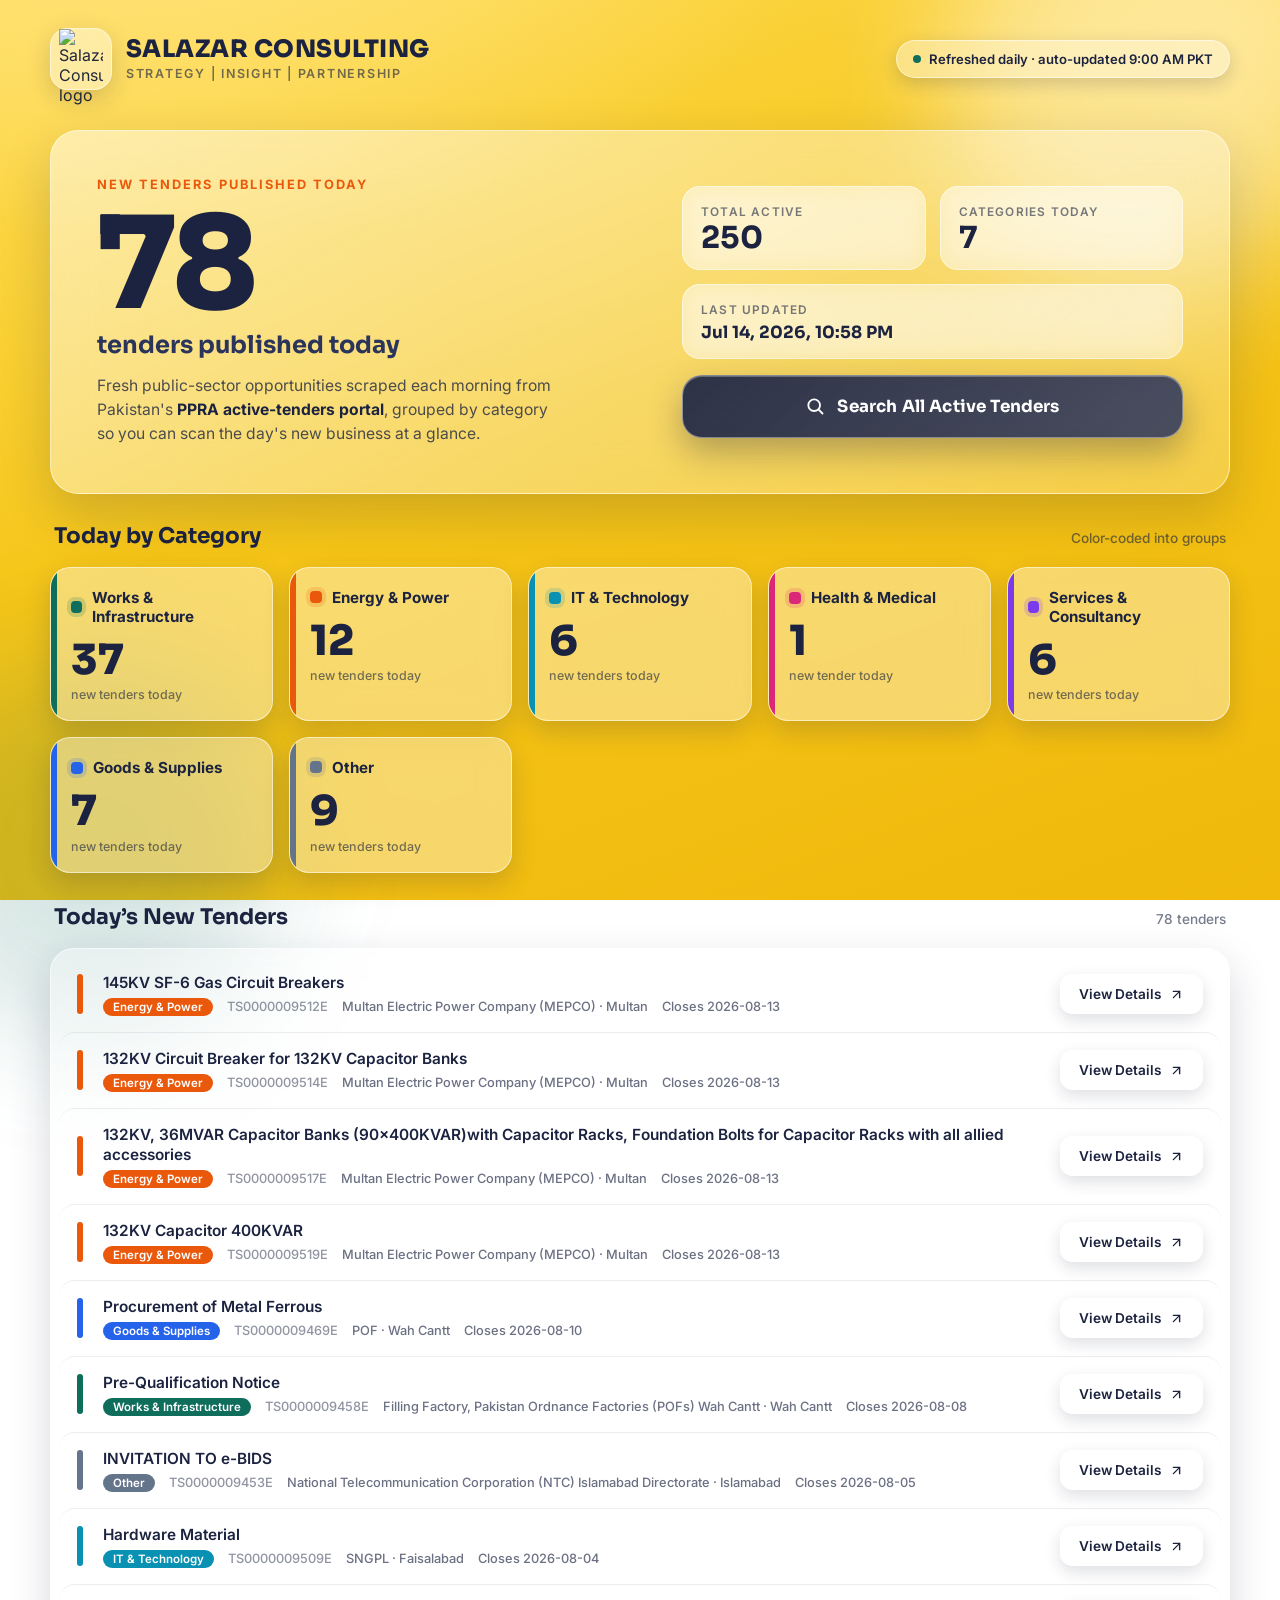
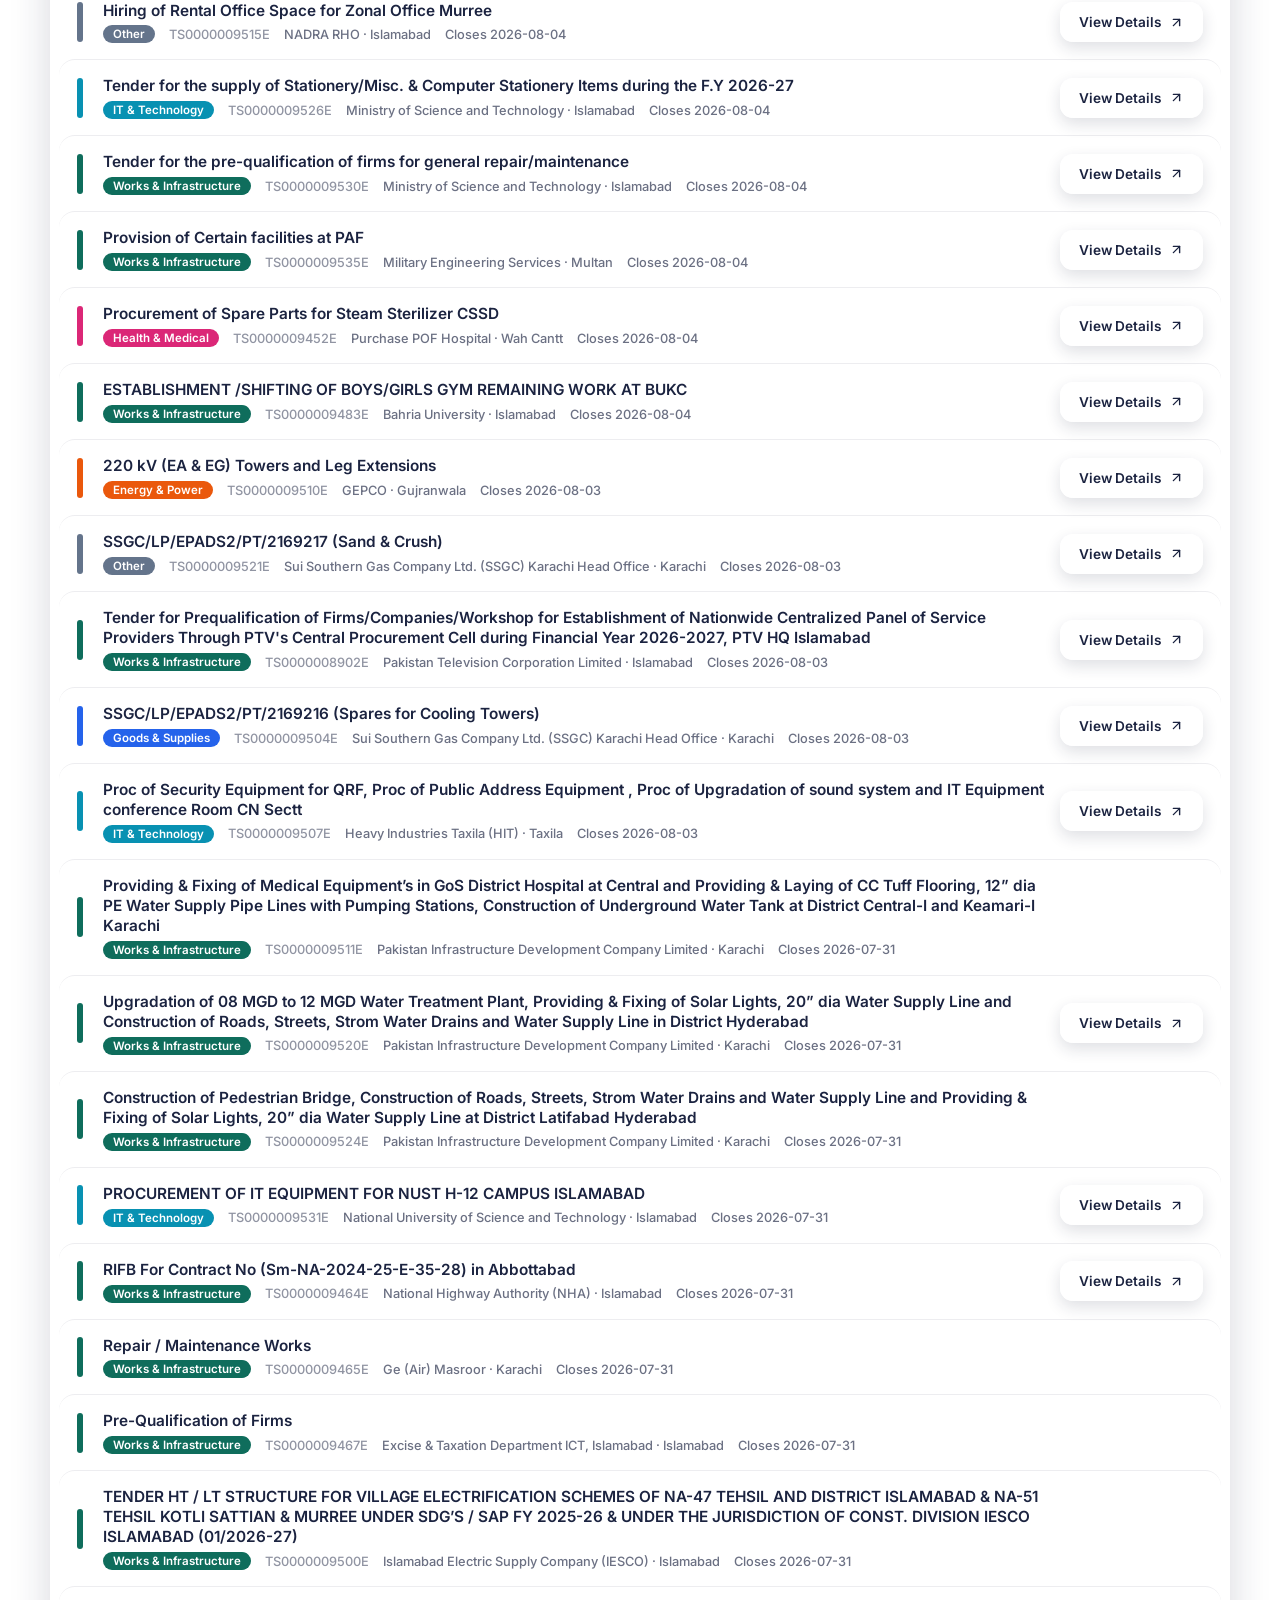
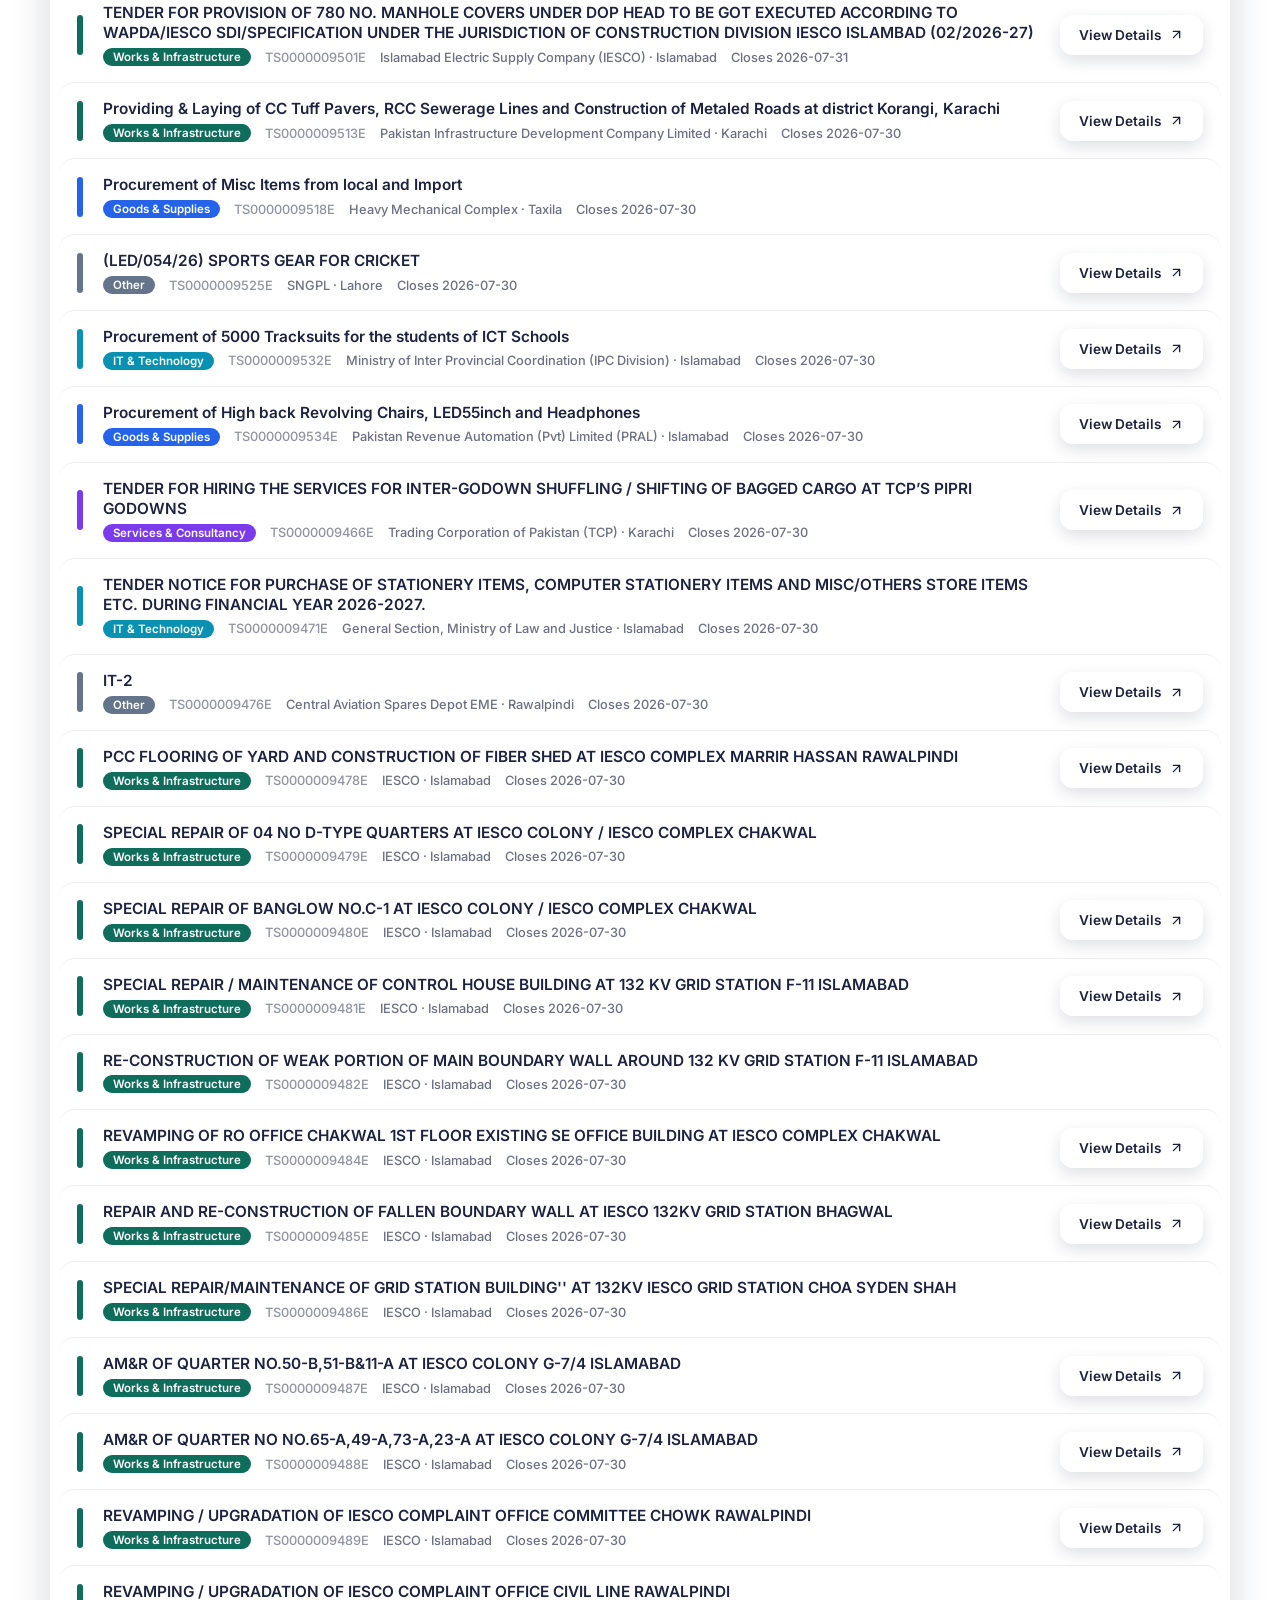
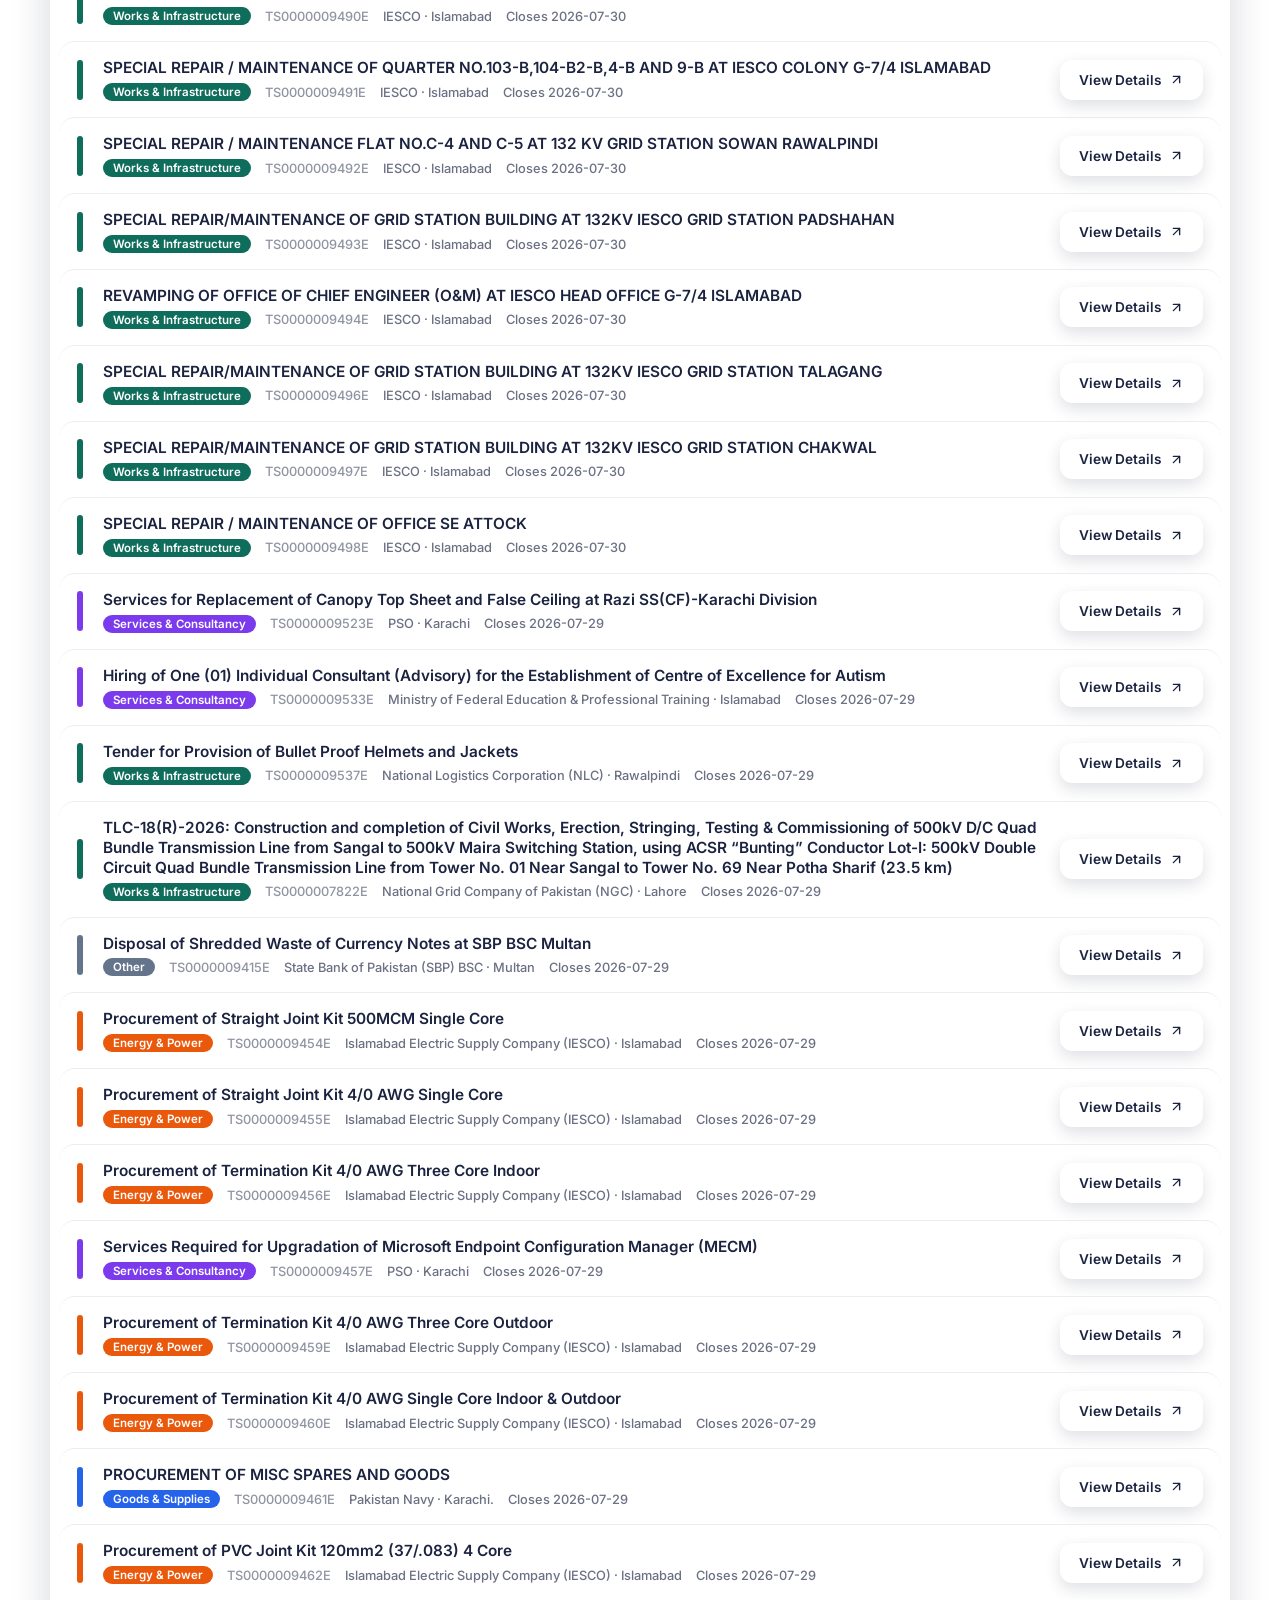
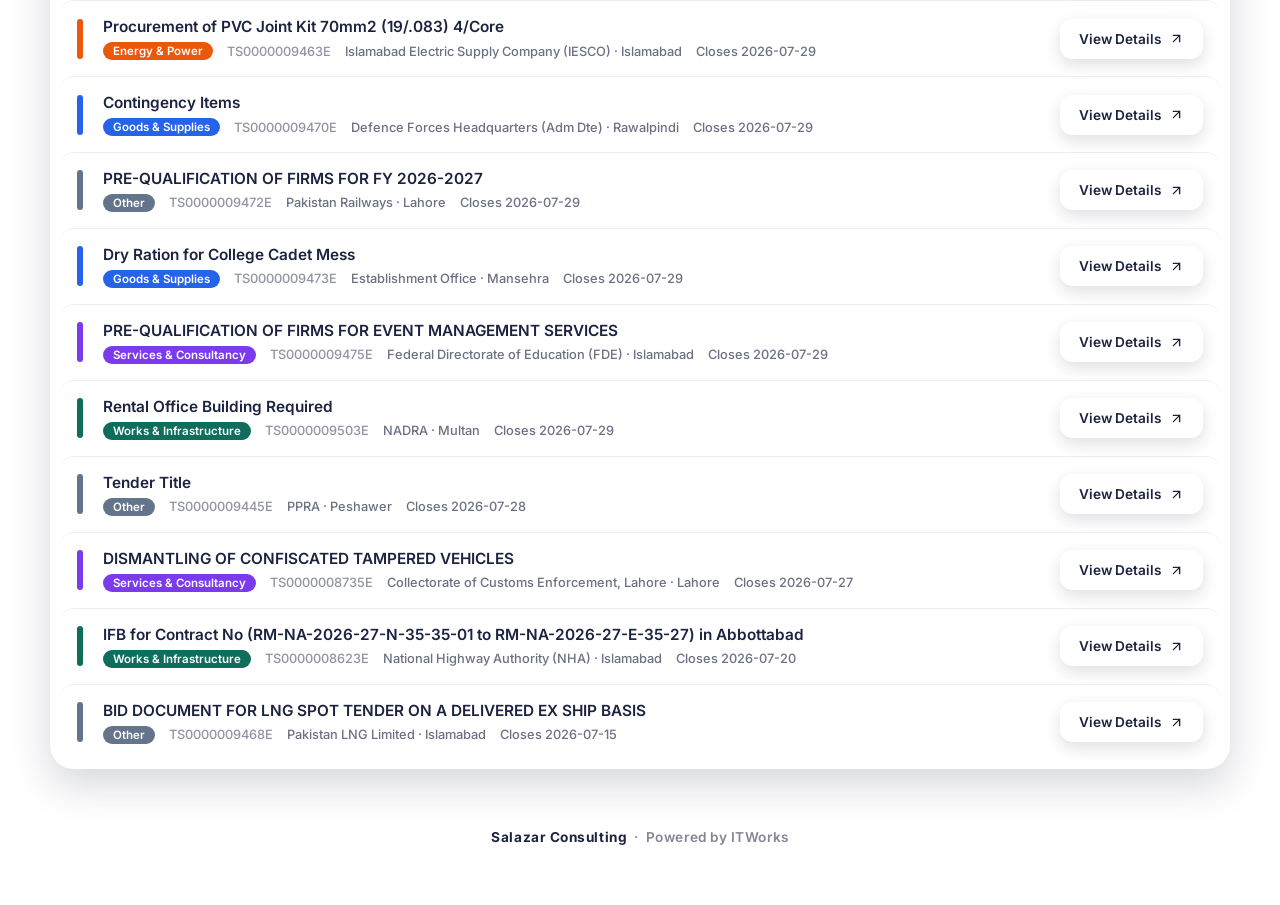
==== dashboard.html @ 8408d1f9 "Add files via upload" ====
<!DOCTYPE html>
<html lang="en">
<head>
<meta charset="UTF-8" />
<meta name="viewport" content="width=device-width, initial-scale=1.0" />
<title>Salazar Consulting | Daily Tender Dashboard</title>
<link rel="preconnect" href="https://fonts.googleapis.com" />
<link rel="preconnect" href="https://fonts.gstatic.com" crossorigin />
<link href="https://fonts.googleapis.com/css2?family=Sora:wght@400;500;600;700;800&family=Inter:wght@400;500;600;700&display=swap" rel="stylesheet" />
<style>
  :root {
    --navy: #1B2340;
    --navy-soft: #2b355c;
    --yellow: #F5C518;
    --yellow-deep: #E0A800;
    --yellow-light: #FFE27A;
    --ink: #20263c;
    --glass-bg: rgba(255, 255, 255, 0.35);
    --glass-border: rgba(255, 255, 255, 0.55);
    --glass-shadow: rgba(27, 35, 64, 0.18);

    /* category group colors */
    --c-infra: #0F6D5C;      /* green - infrastructure/works */
    --c-supply: #2563EB;     /* blue - goods/supplies */
    --c-services: #7C3AED;   /* purple - services/consultancy */
    --c-it: #0891B2;         /* cyan - IT/tech */
    --c-energy: #EA580C;     /* amber-orange - energy/power */
    --c-health: #DB2777;     /* pink - health/medical */
    --c-other: #64748B;      /* slate - other */
  }

  * { box-sizing: border-box; margin: 0; padding: 0; }

  html, body { min-height: 100%; }

  body {
    font-family: 'Inter', system-ui, -apple-system, sans-serif;
    color: var(--ink);
    background:
      radial-gradient(1200px 600px at 12% -10%, var(--yellow-light) 0%, rgba(255,226,122,0) 55%),
      radial-gradient(900px 500px at 100% 0%, #FFD64D 0%, rgba(255,214,77,0) 50%),
      linear-gradient(160deg, #FFDD57 0%, #F5C518 45%, #F0B90B 100%);
    background-attachment: fixed;
    min-height: 100vh;
    padding: 28px clamp(16px, 4vw, 48px) 60px;
    position: relative;
    overflow-x: hidden;
  }

  /* soft floating blobs for depth */
  body::before, body::after {
    content: "";
    position: fixed;
    border-radius: 50%;
    filter: blur(60px);
    z-index: 0;
    pointer-events: none;
  }
  body::before {
    width: 420px; height: 420px;
    background: rgba(255,255,255,0.45);
    top: -120px; right: -80px;
  }
  body::after {
    width: 380px; height: 380px;
    background: rgba(15,109,92,0.16);
    bottom: -140px; left: -100px;
  }

  .wrap { position: relative; z-index: 1; max-width: 1180px; margin: 0 auto; }

  /* ---------- Header ---------- */
  header.topbar {
    display: flex;
    align-items: center;
    justify-content: space-between;
    gap: 18px;
    margin-bottom: 40px;
    flex-wrap: wrap;
  }
  .brand { display: flex; align-items: center; gap: 14px; }
  .brand .logo-badge {
    width: 62px; height: 62px;
    display: grid; place-items: center;
    background: rgba(255,255,255,0.4);
    border: 1px solid var(--glass-border);
    border-radius: 18px;
    backdrop-filter: blur(14px);
    -webkit-backdrop-filter: blur(14px);
    box-shadow: 0 8px 24px var(--glass-shadow);
  }
  .brand .logo-badge img { width: 44px; height: auto; display: block; }
  .brand .titles h1 {
    font-family: 'Sora', sans-serif;
    font-weight: 800;
    font-size: clamp(1.05rem, 2.4vw, 1.5rem);
    letter-spacing: 0.02em;
    color: var(--navy);
    line-height: 1.05;
  }
  .brand .titles p {
    font-size: 0.78rem;
    font-weight: 600;
    letter-spacing: 0.14em;
    text-transform: uppercase;
    color: rgba(27,35,64,0.62);
    margin-top: 3px;
  }
  .refresh-chip {
    display: inline-flex; align-items: center; gap: 8px;
    padding: 10px 16px;
    font-size: 0.82rem; font-weight: 600;
    color: var(--navy);
    background: var(--glass-bg);
    border: 1px solid var(--glass-border);
    border-radius: 999px;
    backdrop-filter: blur(14px);
    -webkit-backdrop-filter: blur(14px);
    box-shadow: 0 6px 18px var(--glass-shadow);
  }
  .refresh-chip .dot {
    width: 8px; height: 8px; border-radius: 50%;
    background: var(--c-infra);
    box-shadow: 0 0 0 0 rgba(15,109,92,0.6);
    animation: pulse 2.4s infinite;
  }
  @keyframes pulse {
    0% { box-shadow: 0 0 0 0 rgba(15,109,92,0.5); }
    70% { box-shadow: 0 0 0 10px rgba(15,109,92,0); }
    100% { box-shadow: 0 0 0 0 rgba(15,109,92,0); }
  }

  /* ---------- Hero ---------- */
  .hero {
    background: linear-gradient(150deg, rgba(255,255,255,0.5), rgba(255,255,255,0.22));
    border: 1px solid var(--glass-border);
    border-radius: 28px;
    padding: clamp(26px, 4vw, 46px);
    backdrop-filter: blur(20px);
    -webkit-backdrop-filter: blur(20px);
    box-shadow: 0 20px 50px var(--glass-shadow);
    display: grid;
    grid-template-columns: 1.1fr 1fr;
    gap: 34px;
    align-items: center;
    margin-bottom: 28px;
  }
  @media (max-width: 820px) { .hero { grid-template-columns: 1fr; } }

  .hero-left .eyebrow {
    font-size: 0.8rem; font-weight: 700; letter-spacing: 0.16em;
    text-transform: uppercase; color: var(--c-energy);
    margin-bottom: 14px;
  }
  .hero-count {
    font-family: 'Sora', sans-serif;
    font-weight: 800;
    font-size: clamp(4.4rem, 14vw, 8rem);
    line-height: 0.92;
    color: var(--navy);
    letter-spacing: -0.03em;
  }
  .hero-count .unit {
    display: block;
    font-size: clamp(1.1rem, 2.6vw, 1.5rem);
    font-weight: 700;
    letter-spacing: 0;
    color: var(--navy-soft);
    margin-top: 10px;
  }
  .hero-sub {
    margin-top: 18px;
    font-size: 0.98rem;
    line-height: 1.55;
    color: rgba(27,35,64,0.78);
    max-width: 46ch;
  }
  .hero-sub strong { color: var(--navy); font-weight: 700; }

  .hero-right {
    display: flex; flex-direction: column; gap: 16px;
  }
  .mini-stats { display: grid; grid-template-columns: 1fr 1fr; gap: 14px; }
  .mini-card {
    background: rgba(255,255,255,0.4);
    border: 1px solid var(--glass-border);
    border-radius: 18px;
    padding: 18px 18px 16px;
    backdrop-filter: blur(12px);
    -webkit-backdrop-filter: blur(12px);
  }
  .mini-card .label {
    font-size: 0.74rem; font-weight: 600; text-transform: uppercase;
    letter-spacing: 0.1em; color: rgba(27,35,64,0.6);
  }
  .mini-card .value {
    font-family: 'Sora', sans-serif; font-weight: 700;
    font-size: 1.9rem; color: var(--navy); margin-top: 4px; line-height: 1;
  }
  .mini-card .value.small { font-size: 1.05rem; margin-top: 8px; }

  /* ---------- Glass CTA button ---------- */
  .cta {
    appearance: none; cursor: pointer;
    display: inline-flex; align-items: center; justify-content: center; gap: 12px;
    width: 100%;
    padding: 20px 26px;
    font-family: 'Sora', sans-serif;
    font-size: 1.05rem; font-weight: 700; letter-spacing: 0.01em;
    color: #fff;
    text-decoration: none;
    background: linear-gradient(135deg, rgba(27,35,64,0.92), rgba(43,53,92,0.85));
    border: 1px solid rgba(255,255,255,0.4);
    border-radius: 20px;
    backdrop-filter: blur(10px);
    -webkit-backdrop-filter: blur(10px);
    box-shadow: 0 14px 34px rgba(27,35,64,0.32), inset 0 1px 0 rgba(255,255,255,0.28);
    transition: transform 0.18s ease, box-shadow 0.18s ease, background 0.18s ease;
  }
  .cta:hover {
    transform: translateY(-3px);
    box-shadow: 0 20px 44px rgba(27,35,64,0.4), inset 0 1px 0 rgba(255,255,255,0.32);
  }
  .cta:active { transform: translateY(-1px); }
  .cta svg { width: 20px; height: 20px; }

  /* ---------- Section heading ---------- */
  .section-head {
    display: flex; align-items: baseline; justify-content: space-between;
    margin: 6px 4px 18px;
    flex-wrap: wrap; gap: 8px;
  }
  .section-head h2 {
    font-family: 'Sora', sans-serif; font-weight: 700;
    font-size: 1.35rem; color: var(--navy);
  }
  .section-head .hint { font-size: 0.85rem; color: rgba(27,35,64,0.6); font-weight: 500; }

  /* ---------- Category cards ---------- */
  .cat-grid {
    display: grid;
    grid-template-columns: repeat(auto-fill, minmax(200px, 1fr));
    gap: 16px;
    margin-bottom: 30px;
  }
  .cat-card {
    position: relative;
    background: rgba(255,255,255,0.38);
    border: 1px solid var(--glass-border);
    border-radius: 20px;
    padding: 20px 20px 18px;
    backdrop-filter: blur(14px);
    -webkit-backdrop-filter: blur(14px);
    box-shadow: 0 10px 26px var(--glass-shadow);
    overflow: hidden;
    transition: transform 0.16s ease, box-shadow 0.16s ease;
  }
  .cat-card:hover { transform: translateY(-3px); box-shadow: 0 16px 34px var(--glass-shadow); }
  .cat-card::before {
    content: ""; position: absolute; left: 0; top: 0; bottom: 0; width: 6px;
    background: var(--accent);
  }
  .cat-card .cat-top { display: flex; align-items: center; gap: 10px; margin-bottom: 14px; }
  .cat-card .swatch {
    width: 12px; height: 12px; border-radius: 4px; background: var(--accent);
    box-shadow: 0 0 0 4px color-mix(in srgb, var(--accent) 18%, transparent);
  }
  .cat-card .cat-name {
    font-weight: 700; font-size: 0.95rem; color: var(--navy);
  }
  .cat-card .cat-count {
    font-family: 'Sora', sans-serif; font-weight: 800;
    font-size: 2.6rem; line-height: 1; color: var(--navy);
  }
  .cat-card .cat-meta {
    font-size: 0.78rem; color: rgba(27,35,64,0.6); margin-top: 6px; font-weight: 500;
  }

  /* ---------- Today's list ---------- */
  .today-panel {
    background: rgba(255,255,255,0.34);
    border: 1px solid var(--glass-border);
    border-radius: 24px;
    padding: 8px;
    backdrop-filter: blur(16px);
    -webkit-backdrop-filter: blur(16px);
    box-shadow: 0 16px 40px var(--glass-shadow);
    margin-bottom: 34px;
  }
  .today-row {
    display: grid;
    grid-template-columns: 10px 1fr auto;
    gap: 16px;
    align-items: center;
    padding: 16px 18px;
    border-radius: 16px;
    transition: background 0.14s ease;
  }
  .today-row + .today-row { border-top: 1px solid rgba(27,35,64,0.08); }
  .today-row:hover { background: rgba(255,255,255,0.4); }
  .today-row .bar { width: 6px; height: 40px; border-radius: 4px; background: var(--accent); }
  .today-info .t-title {
    font-weight: 600; color: var(--navy); font-size: 0.96rem;
    line-height: 1.3; margin-bottom: 5px;
  }
  .today-info .t-meta {
    font-size: 0.8rem; color: rgba(27,35,64,0.65);
    display: flex; flex-wrap: wrap; gap: 6px 14px;
  }
  .today-info .t-meta .tag {
    display: inline-flex; align-items: center; gap: 6px; font-weight: 500;
  }
  .today-info .t-meta .cat-pill {
    padding: 2px 10px; border-radius: 999px; font-size: 0.72rem; font-weight: 600;
    color: #fff; background: var(--accent);
  }
  .today-info .t-no { font-family: 'Inter', monospace; opacity: 0.75; }

  .view-btn {
    appearance: none; cursor: pointer; white-space: nowrap;
    display: inline-flex; align-items: center; gap: 8px;
    padding: 11px 18px;
    font-size: 0.85rem; font-weight: 600; font-family: 'Inter', sans-serif;
    color: var(--navy); text-decoration: none;
    background: rgba(255,255,255,0.5);
    border: 1px solid rgba(255,255,255,0.7);
    border-radius: 13px;
    backdrop-filter: blur(8px);
    -webkit-backdrop-filter: blur(8px);
    box-shadow: 0 6px 16px rgba(27,35,64,0.14), inset 0 1px 0 rgba(255,255,255,0.6);
    transition: transform 0.15s ease, box-shadow 0.15s ease, background 0.15s ease;
  }
  .view-btn:hover {
    transform: translateY(-2px);
    background: rgba(255,255,255,0.68);
    box-shadow: 0 10px 22px rgba(27,35,64,0.2), inset 0 1px 0 rgba(255,255,255,0.7);
  }
  .view-btn svg { width: 15px; height: 15px; }

  .empty-state {
    text-align: center; padding: 48px 20px; color: rgba(27,35,64,0.7);
  }
  .empty-state .big { font-family: 'Sora', sans-serif; font-weight: 700; font-size: 1.3rem; color: var(--navy); margin-bottom: 6px; }

  footer.site-footer {
    text-align: center;
    padding-top: 26px;
    font-size: 0.85rem; font-weight: 600; letter-spacing: 0.04em;
    color: rgba(27,35,64,0.55);
  }
  footer.site-footer .brand-line { color: var(--navy); font-weight: 700; }
</style>
</head>
<body>
<div class="wrap">

  <header class="topbar">
    <div class="brand">
      <div class="logo-badge">
        <img src="assets/sc-mark.png" alt="Salazar Consulting logo" />
      </div>
      <div class="titles">
        <h1>SALAZAR CONSULTING</h1>
        <p>Strategy&nbsp;|&nbsp;Insight&nbsp;|&nbsp;Partnership</p>
      </div>
    </div>
    <div class="refresh-chip">
      <span class="dot"></span>
      <span id="refreshText">Refreshed daily &middot; loading&hellip;</span>
    </div>
  </header>

  <section class="hero">
    <div class="hero-left">
      <div class="eyebrow">New Tenders Published Today</div>
      <div class="hero-count">
        <span id="todayCount">0</span>
        <span class="unit" id="unitText">tenders published today</span>
      </div>
      <p class="hero-sub">
        Fresh public-sector opportunities scraped each morning from Pakistan's
        <strong>PPRA active-tenders portal</strong>, grouped by category so you
        can scan the day's new business at a glance.
      </p>
    </div>
    <div class="hero-right">
      <div class="mini-stats">
        <div class="mini-card">
          <div class="label">Total Active</div>
          <div class="value" id="totalActive">0</div>
        </div>
        <div class="mini-card">
          <div class="label">Categories Today</div>
          <div class="value" id="catCount">0</div>
        </div>
        <div class="mini-card" style="grid-column: 1 / -1;">
          <div class="label">Last Updated</div>
          <div class="value small" id="lastUpdated">&mdash;</div>
        </div>
      </div>
      <a class="cta" id="searchAllBtn" href="index.html">
        <svg viewBox="0 0 24 24" fill="none" stroke="currentColor" stroke-width="2.2" stroke-linecap="round" stroke-linejoin="round"><circle cx="11" cy="11" r="7"></circle><path d="m21 21-4.3-4.3"></path></svg>
        Search All Active Tenders
      </a>
    </div>
  </section>

  <div class="section-head">
    <h2>Today by Category</h2>
    <span class="hint">Color-coded into groups</span>
  </div>
  <div class="cat-grid" id="catGrid"></div>

  <div class="section-head">
    <h2>Today&rsquo;s New Tenders</h2>
    <span class="hint" id="todayListHint"></span>
  </div>
  <div class="today-panel" id="todayPanel"></div>

  <footer class="site-footer">
    <span class="brand-line">Salazar Consulting</span> &nbsp;&middot;&nbsp; Powered by ITWorks
  </footer>
</div>

<script>
  // Base URL for the live listing (the button + view-details deep links point here)
  const LIVE_LISTING_URL = 'index.html';
  // PPRA public search — deep-link a single tender by its number
  const PPRA_SEARCH_URL = 'https://epms.ppra.gov.pk/public/tenders/active-tenders';

  // ---- Category -> color group mapping ----
  const GROUPS = [
    { key: 'infra',    label: 'Works & Infrastructure', color: 'var(--c-infra)',    match: ['civil','construction','works','building','road','infrastructure','repair','maintenance','renovation'] },
    { key: 'energy',   label: 'Energy & Power',         color: 'var(--c-energy)',   match: ['electric','power','energy','transformer','circuit','capacitor','solar','grid','kv','generator'] },
    { key: 'it',       label: 'IT & Technology',        color: 'var(--c-it)',       match: ['it ','software','hardware','computer','network','ict','digital','system','license','laptop'] },
    { key: 'health',   label: 'Health & Medical',       color: 'var(--c-health)',   match: ['medic','health','hospital','drug','pharma','surgical','vaccine','medicine','clinical'] },
    { key: 'services', label: 'Services & Consultancy', color: 'var(--c-services)', match: ['service','consult','audit','training','security guard','insurance','advertis','printing'] },
    { key: 'supply',   label: 'Goods & Supplies',       color: 'var(--c-supply)',   match: ['supply','goods','equipment','furniture','vehicle','stationery','procure','item','machinery','spare'] },
    { key: 'other',    label: 'Other',                  color: 'var(--c-other)',    match: [] },
  ];
  const COLOR_VAR = Object.fromEntries(GROUPS.map(g => [g.key, g.color]));

  function classify(t) {
    const hay = ((t.category || '') + ' ' + (t.title || '')).toLowerCase();
    for (const g of GROUPS) {
      if (g.key === 'other') continue;
      if (g.match.some(m => hay.includes(m))) return g;
    }
    return GROUPS[GROUPS.length - 1];
  }

  function esc(s) {
    return String(s || '').replace(/[&<>"']/g, c => ({'&':'&amp;','<':'&lt;','>':'&gt;','"':'&quot;',"'":'&#39;'}[c]));
  }

  function detailUrl(t) {
    // Deep-link into the PPRA active-tenders listing pre-filtered by this tender number.
    const q = encodeURIComponent(t.tenderNo || t.reference || t.title || '');
    return PPRA_SEARCH_URL + '?keyword=' + q;
  }

  async function load() {
    let data;
    try {
      const res = await fetch('data/tenders.json', { cache: 'no-store' });
      data = await res.json();
    } catch (e) {
      document.getElementById('refreshText').textContent = 'Could not load data';
      document.getElementById('todayPanel').innerHTML =
        '<div class="empty-state"><div class="big">Data unavailable</div>Could not load data/tenders.json.</div>';
      return;
    }

    const all = data.tenders || [];
    const genDate = data.generatedAt ? new Date(data.generatedAt) : new Date();

    document.getElementById('totalActive').textContent = all.length.toLocaleString();
    document.getElementById('lastUpdated').textContent = genDate.toLocaleString(undefined, {
      dateStyle: 'medium', timeStyle: 'short'
    });
    document.getElementById('refreshText').textContent = 'Refreshed daily \u00b7 auto-updated 9:00 AM PKT';

    // "Today" = tenders advertised on the generation date (the day's fresh batch).
    const genDay = genDate.toISOString().slice(0, 10);
    let todays = all.filter(t => (t.advertisedDate || '') === genDay);
    // Fallback: if the data hasn't been regenerated today, use the most recent advertise date present.
    if (todays.length === 0 && all.length) {
      const latest = all.map(t => t.advertisedDate).filter(Boolean).sort().pop();
      todays = all.filter(t => t.advertisedDate === latest);
    }

    const count = todays.length;
    document.getElementById('todayCount').textContent = count;
    document.getElementById('unitText').textContent =
      (count === 1 ? 'tender published today' : 'tenders published today');

    // group
    const groups = {};
    todays.forEach(t => {
      const g = classify(t);
      (groups[g.key] = groups[g.key] || { label: g.label, key: g.key, items: [] }).items.push(t);
    });
    const orderedKeys = GROUPS.map(g => g.key).filter(k => groups[k]);
    document.getElementById('catCount').textContent = orderedKeys.length;

    // category cards
    const grid = document.getElementById('catGrid');
    if (!orderedKeys.length) {
      grid.innerHTML = '<div class="empty-state" style="grid-column:1/-1"><div class="big">No new tenders today</div>Check back after the next daily refresh.</div>';
    } else {
      grid.innerHTML = orderedKeys.map(k => {
        const g = groups[k];
        const n = g.items.length;
        return `
          <div class="cat-card" style="--accent:${COLOR_VAR[k]}">
            <div class="cat-top"><span class="swatch"></span><span class="cat-name">${esc(g.label)}</span></div>
            <div class="cat-count">${n}</div>
            <div class="cat-meta">${n === 1 ? 'new tender' : 'new tenders'} today</div>
          </div>`;
      }).join('');
    }

    // today's list
    const panel = document.getElementById('todayPanel');
    document.getElementById('todayListHint').textContent =
      count ? count + (count === 1 ? ' tender' : ' tenders') : '';

    if (!todays.length) {
      panel.innerHTML = '<div class="empty-state"><div class="big">Nothing new right now</div>The next batch lands with tomorrow\u2019s 9:00 AM refresh.</div>';
      return;
    }

    panel.innerHTML = todays.map(t => {
      const g = classify(t);
      const org = [t.organization, t.city].filter(Boolean).join(' \u00b7 ');
      return `
        <div class="today-row" style="--accent:${g.color}">
          <span class="bar"></span>
          <div class="today-info">
            <div class="t-title">${esc(t.title || 'Untitled tender')}</div>
            <div class="t-meta">
              <span class="tag"><span class="cat-pill">${esc(g.label)}</span></span>
              ${t.tenderNo ? `<span class="tag t-no">${esc(t.tenderNo)}</span>` : ''}
              ${org ? `<span class="tag">${esc(org)}</span>` : ''}
              ${t.closingDate ? `<span class="tag">Closes ${esc(t.closingDate)}</span>` : ''}
            </div>
          </div>
          <a class="view-btn" href="${detailUrl(t)}" target="_blank" rel="noopener noreferrer">
            View Details
            <svg viewBox="0 0 24 24" fill="none" stroke="currentColor" stroke-width="2.2" stroke-linecap="round" stroke-linejoin="round"><path d="M7 17 17 7"></path><path d="M7 7h10v10"></path></svg>
          </a>
        </div>`;
    }).join('');
  }

  load();
</script>
</body>
</html>
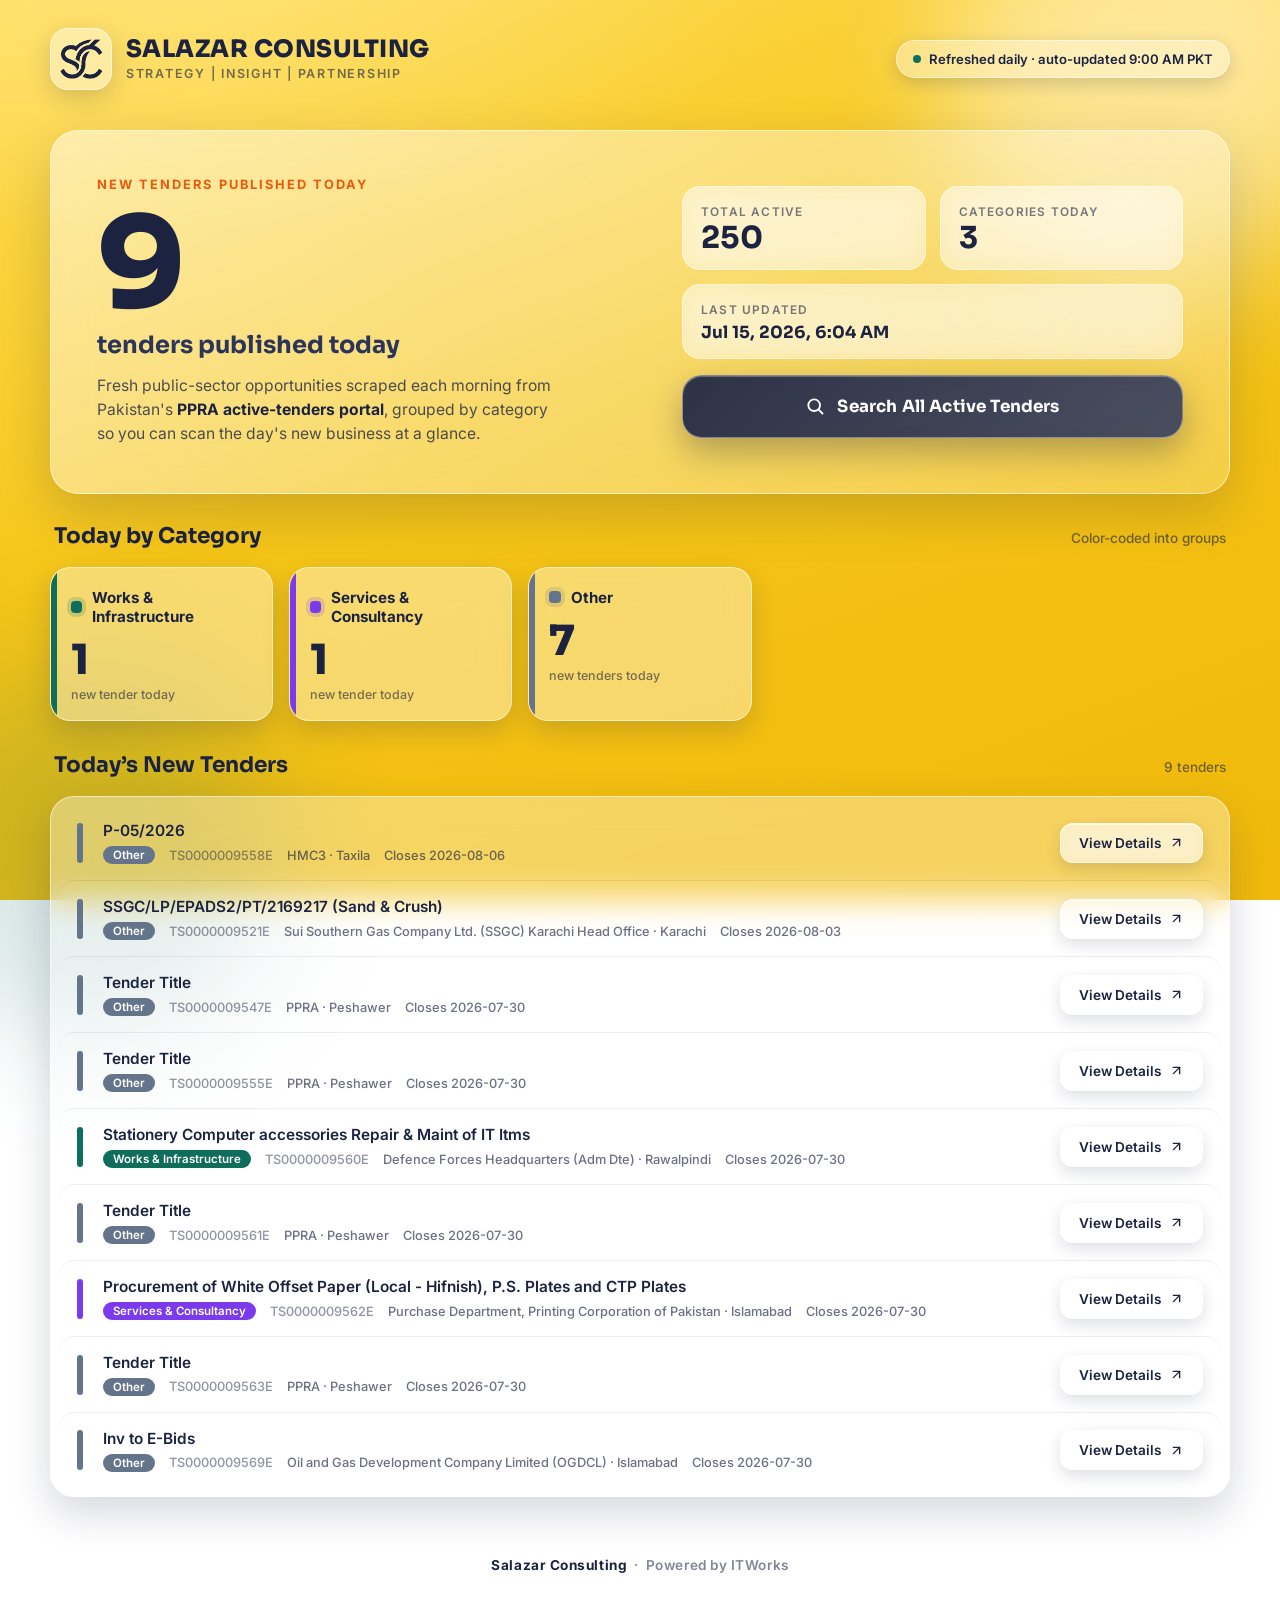
==== commit 75be7102: "Enhance dashboard.html with SEO meta tags Added meta tags for SEO and social media sharing." ====
--- a/dashboard.html
+++ b/dashboard.html
@@ -4,6 +4,16 @@
 <meta charset="UTF-8" />
 <meta name="viewport" content="width=device-width, initial-scale=1.0" />
 <title>Salazar Consulting | Daily Tender Dashboard</title>
+  <meta name="description" content="Live daily dashboard tracking new tenders published on Pakistan's PPRA portal, grouped and color-coded by category, with one-click access to search all active tenders." />
+  <meta property="og:type" content="website" />
+  <meta property="og:title" content="Salazar Consulting | Daily Tender Dashboard" />
+  <meta property="og:description" content="Live daily dashboard tracking new tenders published on Pakistan's PPRA portal, grouped and color-coded by category, with one-click access to search all active tenders." />
+  <meta property="og:image" content="https://kahmed3085.github.io/Salazar-Consulting/assets/sc-mark.png" />
+  <meta property="og:url" content="https://kahmed3085.github.io/Salazar-Consulting/dashboard.html" />
+  <meta name="twitter:card" content="summary_large_image" />
+  <meta name="twitter:title" content="Salazar Consulting | Daily Tender Dashboard" />
+  <meta name="twitter:description" content="Live daily dashboard tracking new tenders published on Pakistan's PPRA portal, grouped and color-coded by category, with one-click access to search all active tenders." />
+  <meta name="twitter:image" content="https://kahmed3085.github.io/Salazar-Consulting/assets/sc-mark.png" />
 <link rel="preconnect" href="https://fonts.googleapis.com" />
 <link rel="preconnect" href="https://fonts.gstatic.com" crossorigin />
 <link href="https://fonts.googleapis.com/css2?family=Sora:wght@400;500;600;700;800&family=Inter:wght@400;500;600;700&display=swap" rel="stylesheet" />
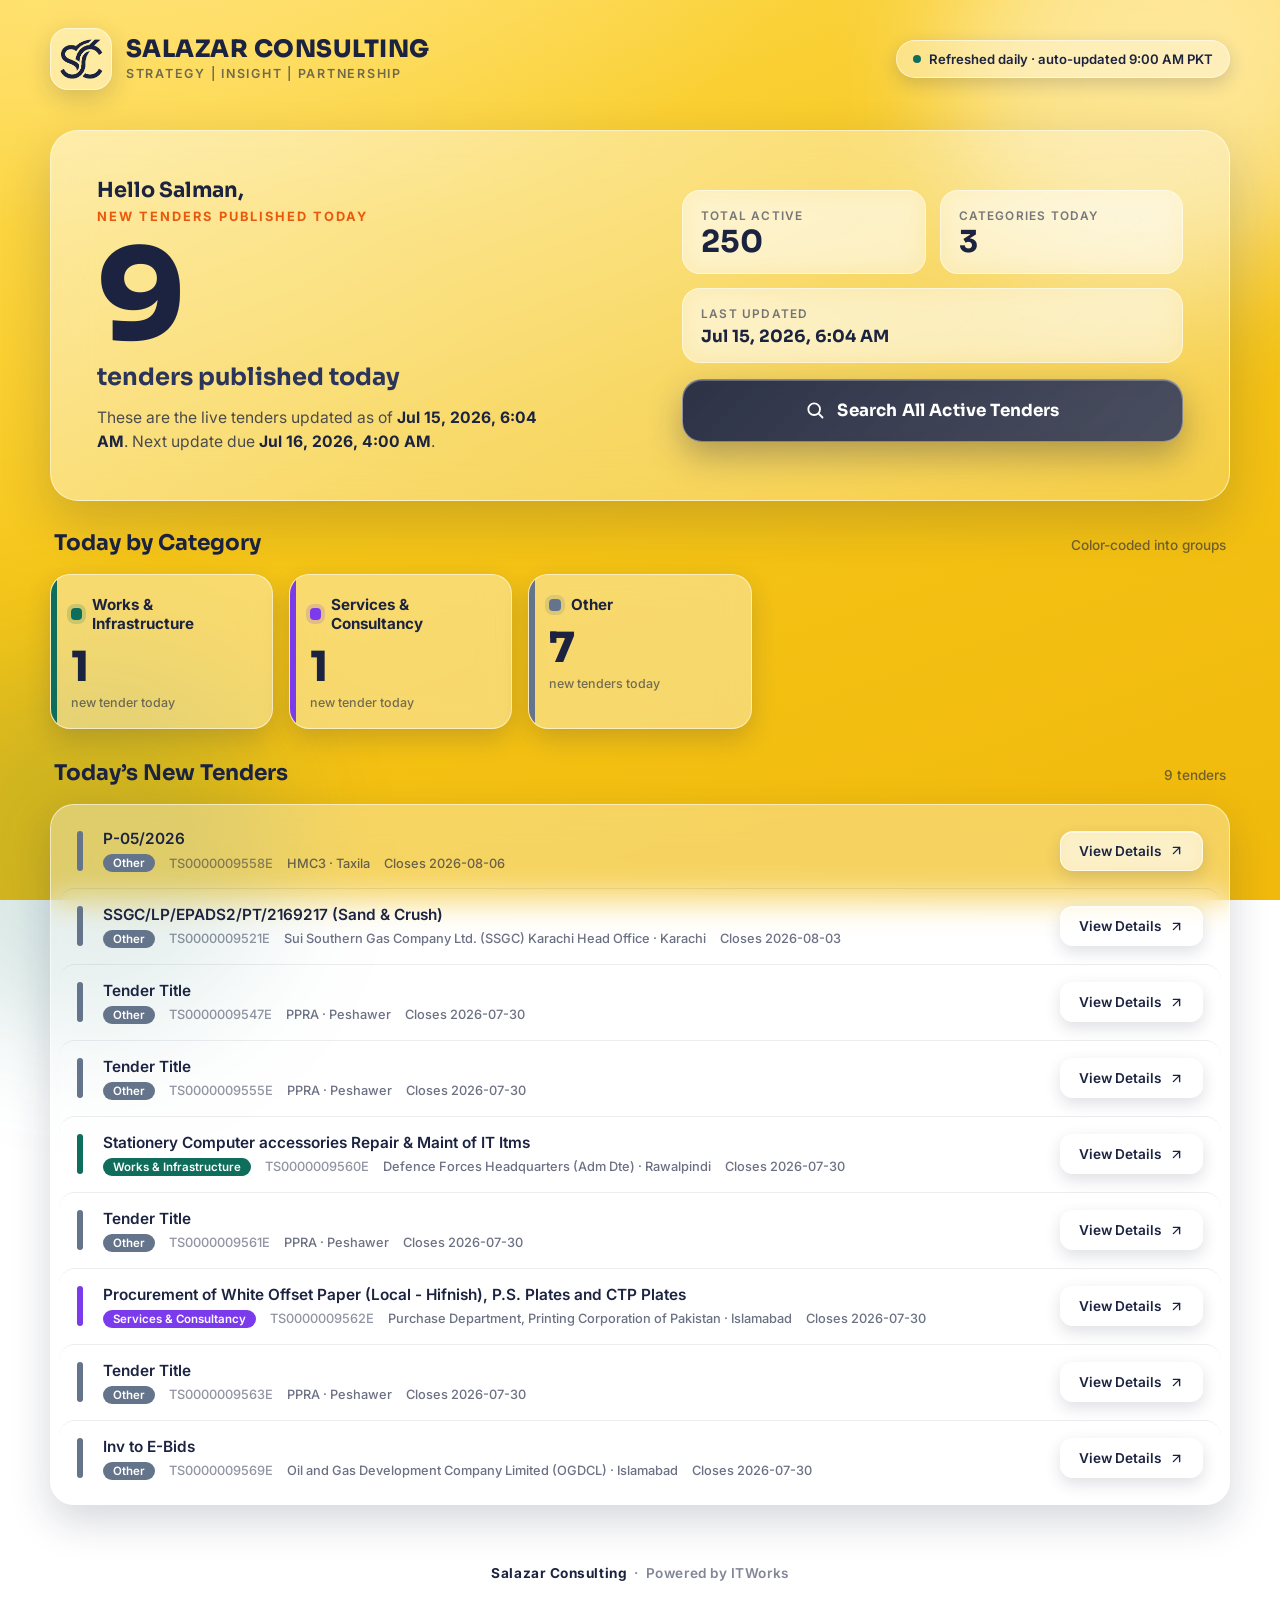
==== commit 59d7321f: "Enhance dashboard with greeting and live updates Added a greeting message and updated the hero-sub t" ====
--- a/dashboard.html
+++ b/dashboard.html
@@ -186,6 +186,7 @@
     max-width: 46ch;
   }
   .hero-sub strong { color: var(--navy); font-weight: 700; }
+  .greeting { font-family: 'Sora', sans-serif; font-weight: 700; font-size: 1.3rem; color: var(--navy); margin-bottom: 6px; }
 
   .hero-right {
     display: flex; flex-direction: column; gap: 16px;
@@ -382,16 +383,13 @@
 
   <section class="hero">
     <div class="hero-left">
+      <p class="greeting">Hello Salman,</p>
       <div class="eyebrow">New Tenders Published Today</div>
       <div class="hero-count">
         <span id="todayCount">0</span>
         <span class="unit" id="unitText">tenders published today</span>
       </div>
-      <p class="hero-sub">
-        Fresh public-sector opportunities scraped each morning from Pakistan's
-        <strong>PPRA active-tenders portal</strong>, grouped by category so you
-        can scan the day's new business at a glance.
-      </p>
+<p class="hero-sub">These are the live tenders updated as of <strong id="asOfTime">—</strong>. Next update due <strong id="nextUpdateTime">—</strong>.</p>
     </div>
     <div class="hero-right">
       <div class="mini-stats">
@@ -490,6 +488,10 @@
     });
     document.getElementById('refreshText').textContent = 'Refreshed daily \u00b7 auto-updated 9:00 AM PKT';
 
+    document.getElementById('asOfTime').textContent = genDate.toLocaleString(undefined, { dateStyle: 'medium', timeStyle: 'short' });
+    const nextRun = new Date(Date.UTC(genDate.getUTCFullYear(), genDate.getUTCMonth(), genDate.getUTCDate(), 4, 0, 0));
+    if (nextRun <= genDate) { nextRun.setUTCDate(nextRun.getUTCDate() + 1); }
+    document.getElementById('nextUpdateTime').textContent = nextRun.toLocaleString(undefined, { dateStyle: 'medium', timeStyle: 'short' });
     // "Today" = tenders advertised on the generation date (the day's fresh batch).
     const genDay = genDate.toISOString().slice(0, 10);
     let todays = all.filter(t => (t.advertisedDate || '') === genDay);
